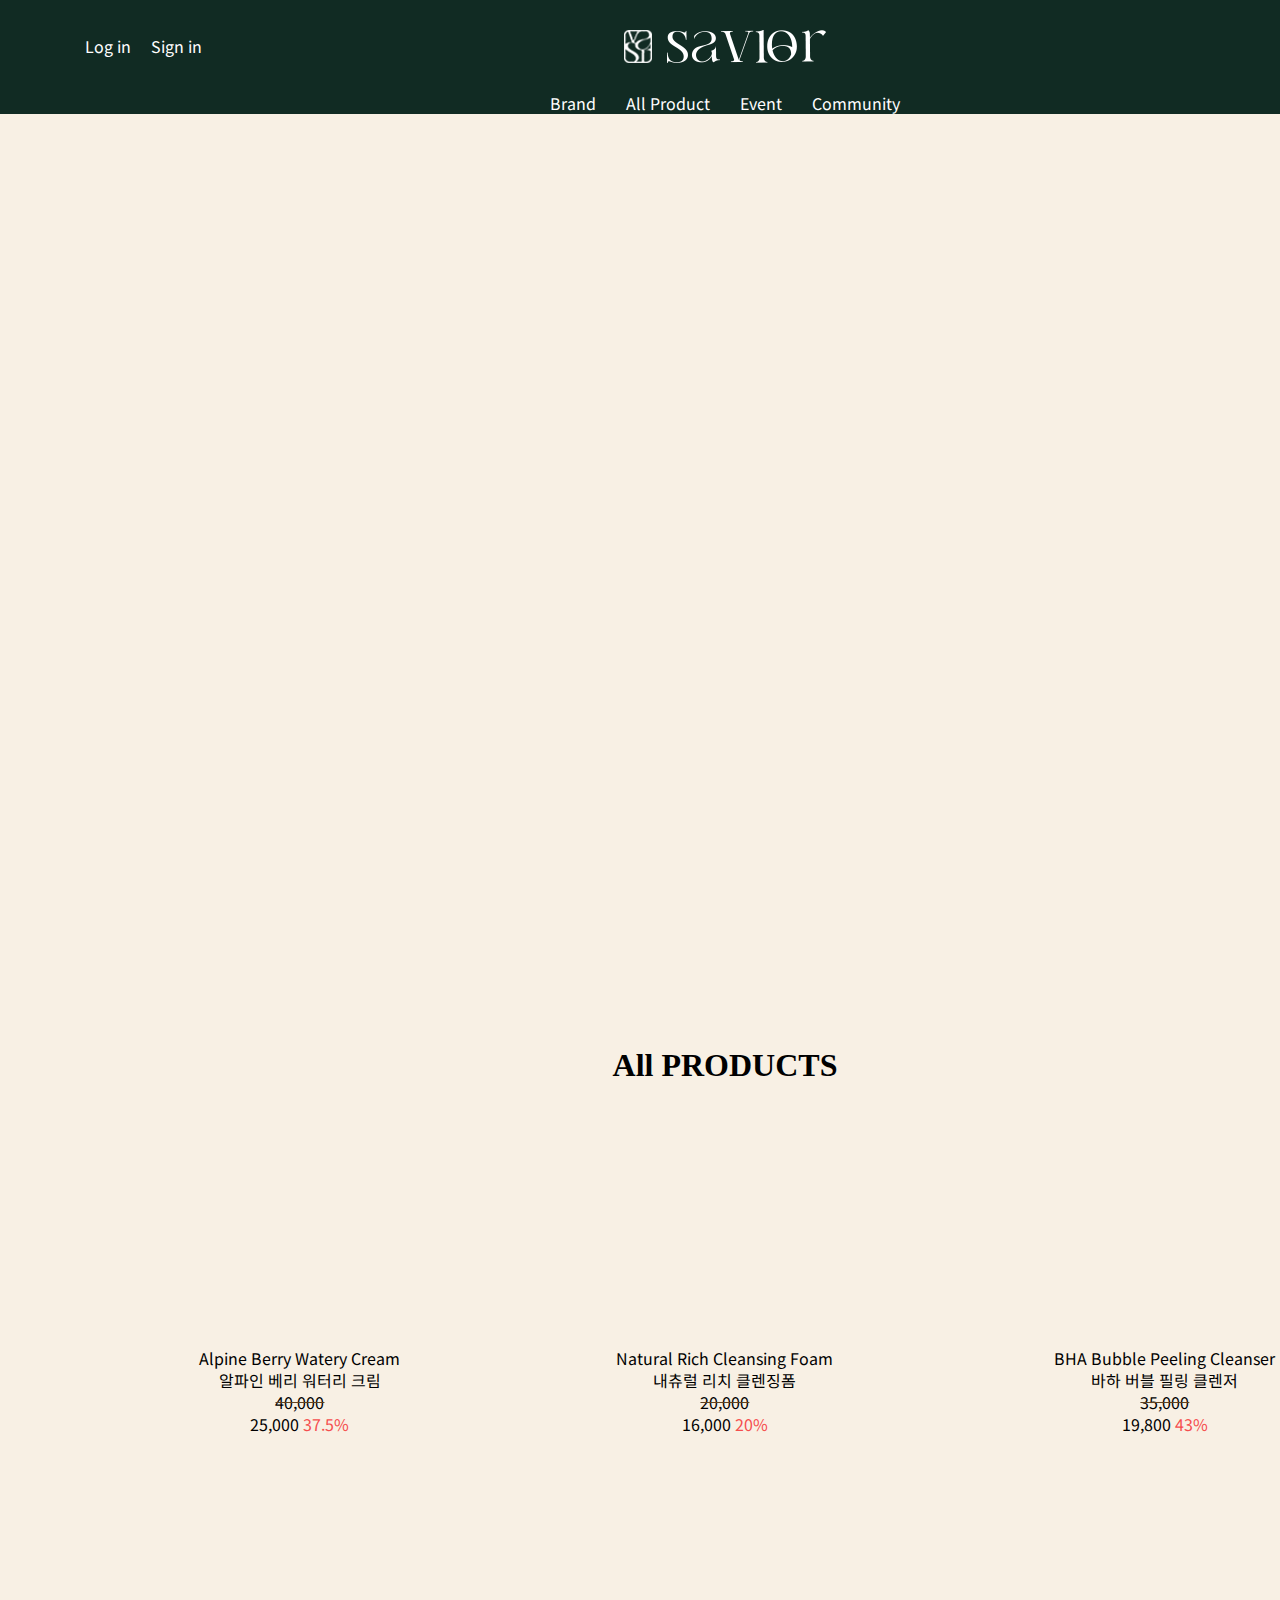
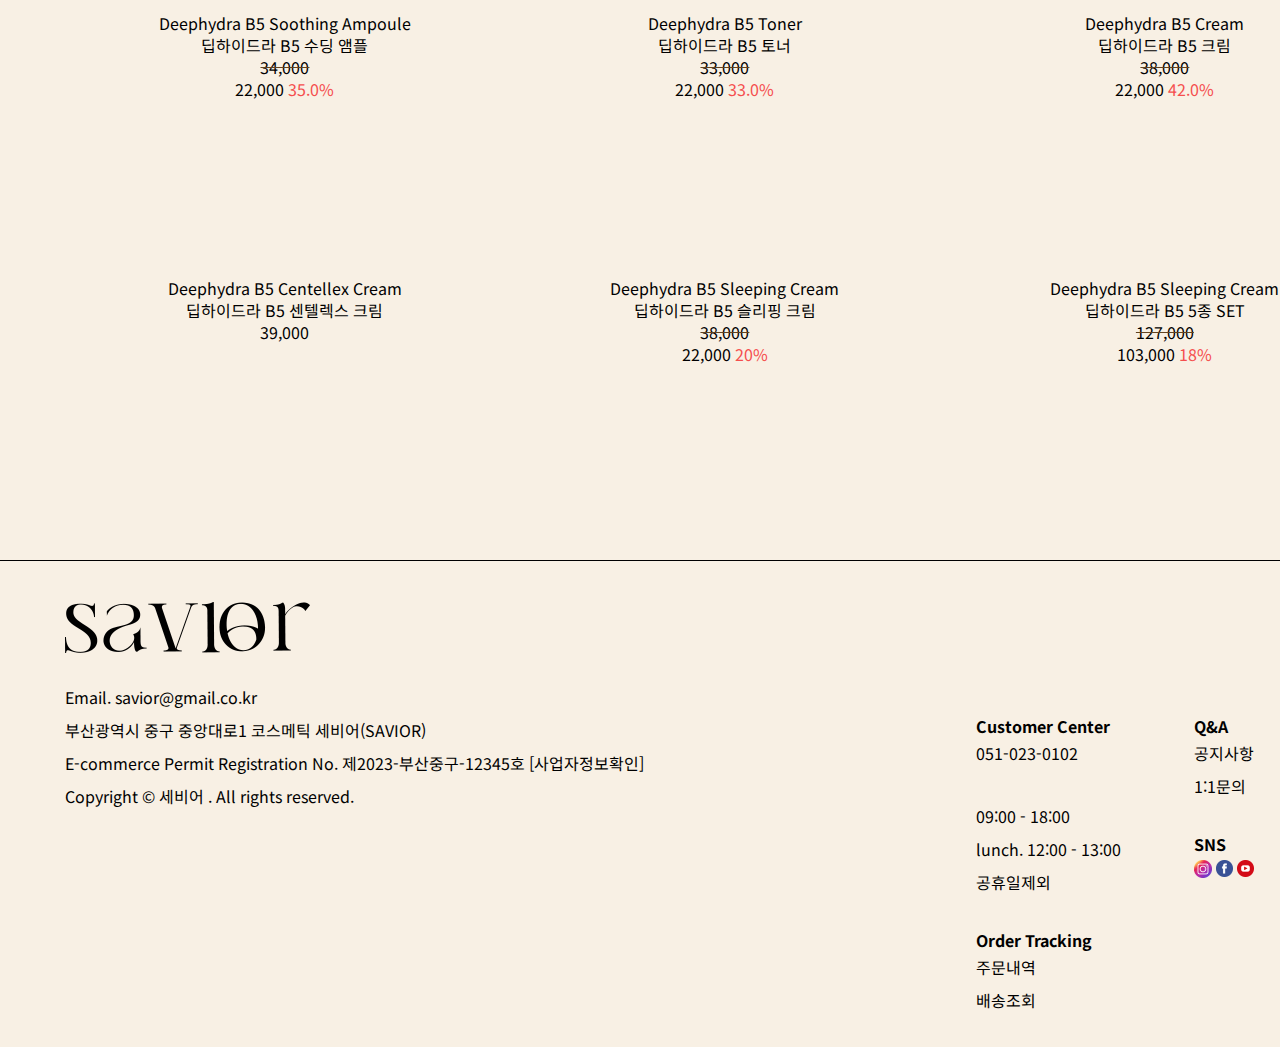
==== allproduct.html @ 891a9ca2 "Add files via upload" ====
<!DOCTYPE html>
<html lang="ko">

<head>
    <meta charset="UTF-8">
    <link rel="shortcut icon" href="./fabicon/favicon.ico" <meta http-equiv="X-UA-Compatible" content="IE=edge">
    <meta name="viewport" content="width=1450">
    <title>세비어｜전체 제품</title>
    <link rel="stylesheet" href="./allproduct.css">
    <link rel="preconnect" href="https://fonts.googleapis.com">
    <link rel="preconnect" href="https://fonts.gstatic.com" crossorigin>
    <link href="https://fonts.googleapis.com/css2?family=Noto+Sans+KR:wght@100;300;400;500;700;900&display=swap"
        rel="stylesheet">
    <link rel="stylesheet" href="/font/NT_Josefine_only_personal_use.eot">
    <link rel="stylesheet" href="./font/NT_Josefine_only_personal_use.woff">
    <link rel="stylesheet" href="./font/AUBREY1__.eot">
    <link rel="stylesheet" href="./font/AUBREY1__.woff">
</head>

<body>
    <div id="header">
        <div id="header_inner">
            <ul class="login">
                <li><a href="#">Log in</a></li>
                <li><a href="#">Sign in</a></li>
            </ul>
            <h1 class="logo"><a href="./index.html"><img src="./mainbanner_image/logoc.png" alt="로고"></a></h1>
            <a href="#"><img src="./mainbanner_image/market.png" 장바구니"></a>
        </div>
        <!--header_inner-->
        <ul class="menu">
            <li><a href="./brand.html">Brand</a></li>
            <li><a href="./allproduct.html">All Product</a></li>
            <li><a href="./event.html">Event</a></li>
            <li><a href="./community.html">Community</a></li>
        </ul>
    </div>
    <!--header end-->
    <div class="mainbanner">
        <h1><img src="./AllPRODUCT_image/text.png" alt=""></h1>
    </div>

    <div class="allproduct">
        <h1>All PRODUCTS</h1>
    </div>
    <div class="allproduct_inner">
        <ul>
            <li> <img src="./AllPRODUCT_image/product1.png" alt="">
                <div class="txt">
                    <p>Alpine Berry Watery Cream
                        <br>알파인 베리 워터리 크림
                    </p>
                    <p class="sale">40,000</p>
                    <p>25,000 <span>37.5%</span></p>
                </div>

            </li>
            <li><img src="./AllPRODUCT_image/product2.png" alt="">
                <p>Natural Rich Cleansing Foam<br>
                    내츄럴 리치 클렌징폼
                </p>
                <p class="sale">20,000</p>
                <p>16,000 <span>20%</span></p>
            </li>
            <li><img src="./AllPRODUCT_image/product3.png" alt="">
                <p>BHA Bubble Peeling Cleanser<br>
                    바하 버블 필링 클렌저 </p>
                <p class="sale">35,000</p>
                <p>19,800 <span>43%</span></p>
            </li>
        </ul>
        <ul>
            <li><img src="./AllPRODUCT_image/product4.png" alt="">
                <p>Deephydra B5 Soothing Ampoule<br>딥하이드라 B5 수딩 앰플</p>
                <p class="sale">34,000</p>
                <p>22,000 <span>35.0%</span></p>
            </li>
            <li><img src="./AllPRODUCT_image/product5.png" alt="">
                <p>Deephydra B5 Toner<br>
                    딥하이드라 B5 토너</p>
                <p class="sale">33,000</p>
                <p>22,000 <span>33.0%</span></p>
            </li>
            <li><img src="./AllPRODUCT_image/product6.png" alt="">
                <p>Deephydra B5 Cream<br>딥하이드라 B5 크림</p>
                <p class="sale">38,000</p>
                <p>22,000 <span>42.0%</span></p>
            </li>
        </ul>
        <ul>
            <li><img src="./AllPRODUCT_image/product7.png" alt="">
                <p>Deephydra B5 Centellex Cream<br>딥하이드라 B5 센텔렉스 크림</p>
                <p>39,000</p>
            </li>
            <li><img src="./AllPRODUCT_image/product8.png" alt="">
                <p>Deephydra B5 Sleeping Cream<br>딥하이드라 B5 슬리핑 크림</p>
                <p class="sale">38,000</p>
                <p>22,000 <span>20%</span></p>
            </li>
            <li><img src="./AllPRODUCT_image/product9.png" alt="">
                <p>Deephydra B5 Sleeping Cream<br>딥하이드라 B5 5종 SET</p>
                <p class="sale">127,000</p>
                <p>103,000 <span>18%</span></p>
            </li>
        </ul>
    </div>
    <!--푸터-->
    <div id="line">
        <div id="footer">
            <div class="footer_inner1">
                <h1><img src="./mainbanner_image/savior.png" alt=""></h1>
                <p>Email. savior@gmail.co.kr<br>
                    부산광역시 중구 중앙대로1 코스메틱 세비어(SAVIOR)<br>
                    E-commerce Permit Registration No. 제2023-부산중구-12345호 [사업자정보확인]<br>
                    Copyright © 세비어 . All rights reserved.
                </p>
            </div>
            <!--푸터이너1end-->
            <div class="footer_inner2">
                <div class="inner2_1">
                    <h4>Customer Center</h4>
                    <p>
                        051-023-0102
                    </p>
                    <p>09:00 - 18:00<br>
                        lunch. 12:00 - 13:00<br>
                        공휴일제외
                    </p>
                    <h4>Order Tracking</h4>
                    <p>주문내역<br>
                        배송조회</p>
                </div>
                <!--이너2-1 end-->
                <div class="inner2_2">
                    <h4>Q&A</h4>
                    <p>공지사항<br>1:1문의</p>
                    <h4>SNS</h4>
                    <a href="#"><img src="./mainbanner_image/instagram.png" alt=""></a>
                    <a href="#"><img src="./mainbanner_image/facebook.png" alt=""></a>
                    <a href="#"><img src="./mainbanner_image/youtube.png" alt=""></a>
                </div>
            </div>
        </div>
    </div>









</body>

</html>
---- allproduct.css ----
@charset "utf-8";

* {
    margin: 0;
    padding: 0;
}

img,
video,
iframe {
    vertical-align: middle;
}

a {
    text-decoration: none;
    color: inherit;
}

ul {
    list-style: none;
}

body {
    font-size: 16px;
    color: #000;
    line-height: 22px;
    font-family: 'Noto Sans KR', sans-serif;
    background-color: #f8f0e4;
    min-width: 1450px;
}

html {
    cursor: url(./mainbanner_image/cursor.png), auto
}

#header {
    background-color: #112b23;
    color: #fff;
}

#header_inner {
    width: 1320px;
    position: relative;
    margin: 0 auto;
    display: flex;
    align-items: center;
    justify-content: space-between;
    padding: 30px 0;
    font-size: 16px;
}

/*
호버*/
#header_inner ul li a {
    position: relative;
}

#header_inner ul li a::after {
    content: "";
    background-color: #fff;
    display: block;
    height: 1px;
    width: 0%;
    position: absolute;
    bottom: 0;
    left: 0;
}

#header_inner ul li a:hover::after {
    width: 100%;
    transition: all 0.5s;
}

/*호버*/
.login {
    display: flex;
}

.logo {
    position: absolute;
    top: 30px;
    left: 50%;
    transform: translateX(-50%);
}

.login li {
    padding-left: 20px;
}

.menu {
    display: flex;
    justify-content: center;
}

.menu li {
    padding: 0 15px;
    font-size: 16px;
}

/*해더 끝*/
.mainbanner {
    margin: 0 auto;
    background-image: url(./AllPRODUCT_image/attach.jpg);
    background-attachment: fixed;
    height: 640px;
    margin-bottom: 300px;
    display: flex;
    justify-content: center;
    align-items: center;
    width: 100%;
    background-repeat: no-repeat;
    background-size: cover;
}

.allproduct {
    font-family: 'aubrey';
    text-align: center;
    padding-bottom: 94px;

}

.allproduct_inner {
    width: 1320px;
    margin: 0 auto;
    padding-bottom: 195px;
}

.txt {
    padding-left: 30px;
}


.allproduct_inner ul {
    display: flex;
    position: relative;
}

.allproduct_inner ul li {
    text-align: center;
    width: 33.33%;
    padding-top: 127px;
}

.allproduct_inner ul li img {
    padding-bottom: 50px;
}

span {
    color: #f54e4e;
}

.sale {
    text-decoration: line-through #634320;
}



/*푸터*/
#line {
    border-top: 1px solid #000;
}

#footer {
    width: 1320px;
    margin: 0 auto;
    display: flex;
    justify-content: space-between;
    font-size: 16px;
    padding-top: 41px;
}

#footer p {
    padding-bottom: 30px;
    line-height: 33px;
}

.footer_inner2 {
    display: flex;
    padding-top: 113px;
}

.footer_inner1 h1 {
    padding-bottom: 28px;
}

.inner2_1 {
    width: 218px;
}

.inner2_2 {
    width: 191px;
}
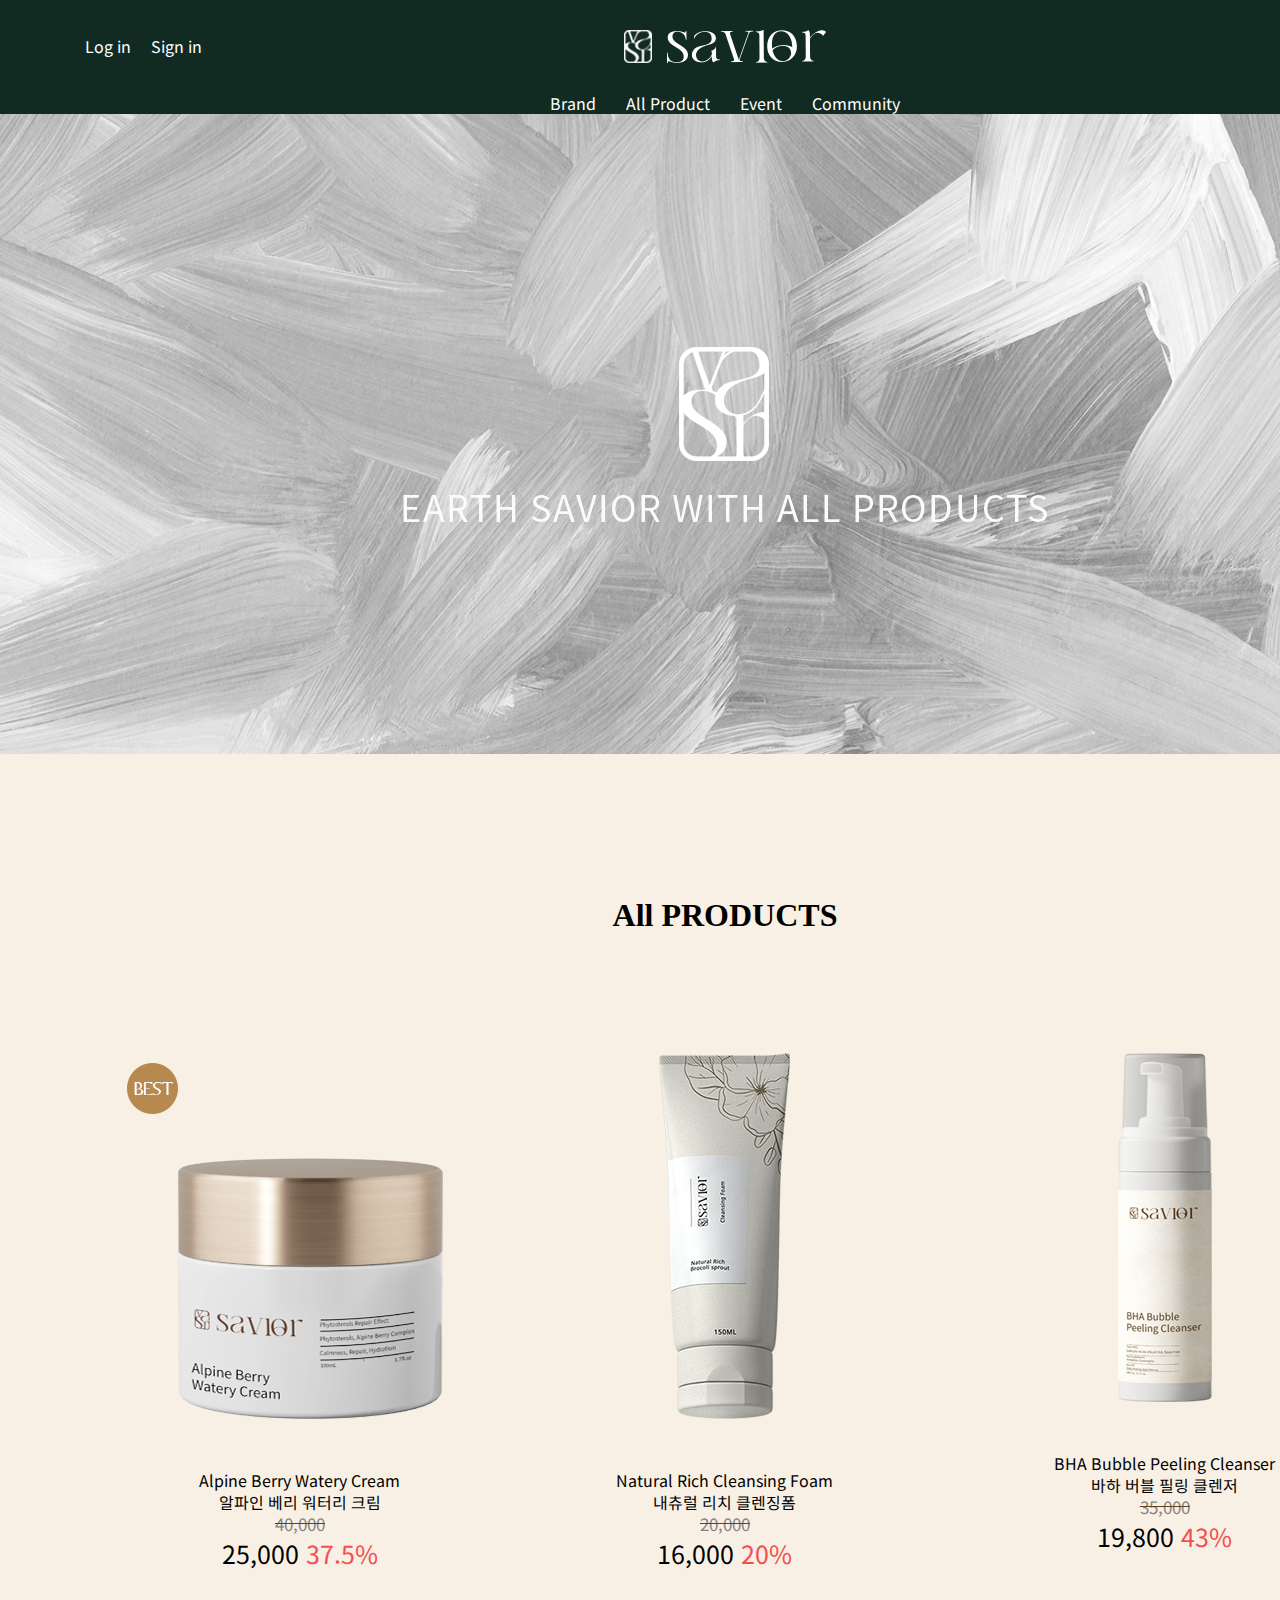
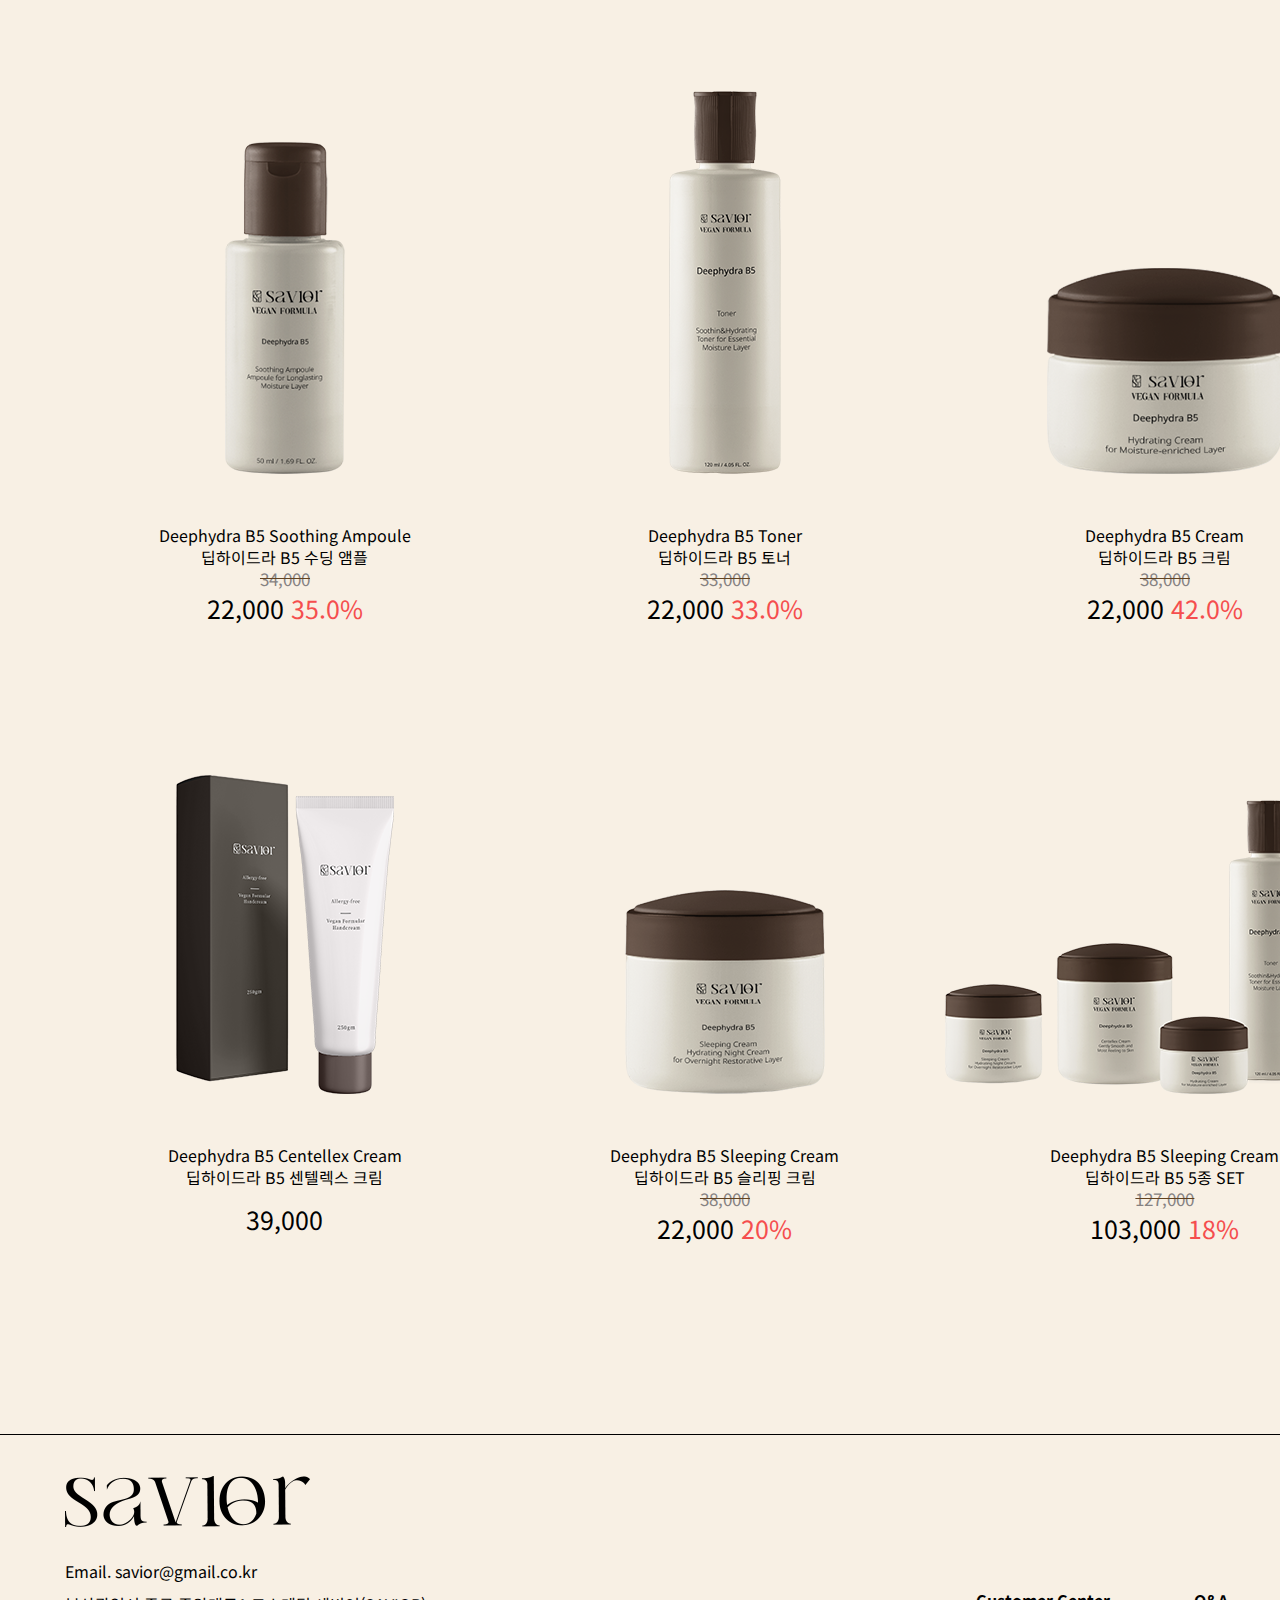
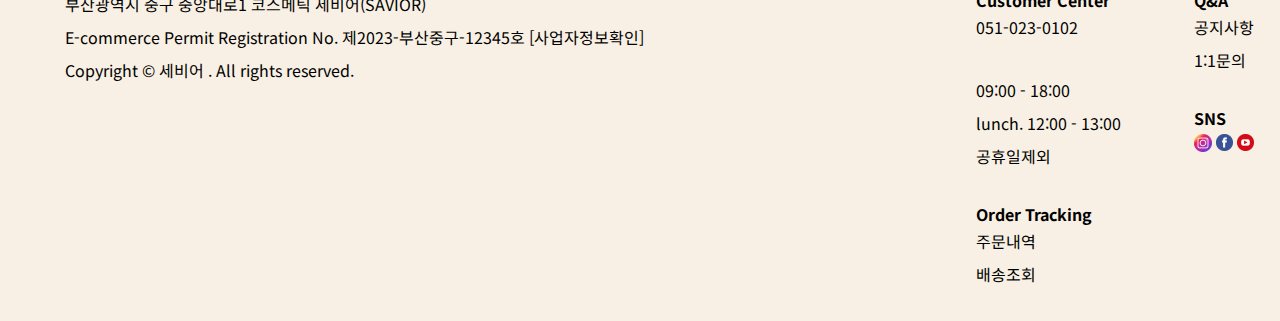
==== commit 4826d25e: "Add files via upload" ====
--- a/allproduct.html
+++ b/allproduct.html
@@ -51,7 +51,7 @@
                         <br>알파인 베리 워터리 크림
                     </p>
                     <p class="sale">40,000</p>
-                    <p>25,000 <span>37.5%</span></p>
+                    <p class="big">25,000 <span>37.5%</span></p>
                 </div>
 
             </li>
@@ -60,47 +60,47 @@
                     내츄럴 리치 클렌징폼
                 </p>
                 <p class="sale">20,000</p>
-                <p>16,000 <span>20%</span></p>
+                <p class="big">16,000 <span>20%</span></p>
             </li>
             <li><img src="./AllPRODUCT_image/product3.png" alt="">
                 <p>BHA Bubble Peeling Cleanser<br>
                     바하 버블 필링 클렌저 </p>
                 <p class="sale">35,000</p>
-                <p>19,800 <span>43%</span></p>
+                <p class="big">19,800 <span>43%</span></p>
             </li>
         </ul>
         <ul>
             <li><img src="./AllPRODUCT_image/product4.png" alt="">
                 <p>Deephydra B5 Soothing Ampoule<br>딥하이드라 B5 수딩 앰플</p>
                 <p class="sale">34,000</p>
-                <p>22,000 <span>35.0%</span></p>
+                <p class="big">22,000 <span>35.0%</span></p>
             </li>
             <li><img src="./AllPRODUCT_image/product5.png" alt="">
                 <p>Deephydra B5 Toner<br>
                     딥하이드라 B5 토너</p>
                 <p class="sale">33,000</p>
-                <p>22,000 <span>33.0%</span></p>
+                <p class="big">22,000 <span>33.0%</span></p>
             </li>
             <li><img src="./AllPRODUCT_image/product6.png" alt="">
                 <p>Deephydra B5 Cream<br>딥하이드라 B5 크림</p>
                 <p class="sale">38,000</p>
-                <p>22,000 <span>42.0%</span></p>
+                <p class="big">22,000 <span>42.0%</span></p>
             </li>
         </ul>
         <ul>
             <li><img src="./AllPRODUCT_image/product7.png" alt="">
                 <p>Deephydra B5 Centellex Cream<br>딥하이드라 B5 센텔렉스 크림</p>
-                <p>39,000</p>
+                <p class="solo">39,000</p>
             </li>
             <li><img src="./AllPRODUCT_image/product8.png" alt="">
                 <p>Deephydra B5 Sleeping Cream<br>딥하이드라 B5 슬리핑 크림</p>
                 <p class="sale">38,000</p>
-                <p>22,000 <span>20%</span></p>
+                <p class="big">22,000 <span>20%</span></p>
             </li>
             <li><img src="./AllPRODUCT_image/product9.png" alt="">
                 <p>Deephydra B5 Sleeping Cream<br>딥하이드라 B5 5종 SET</p>
                 <p class="sale">127,000</p>
-                <p>103,000 <span>18%</span></p>
+                <p class="big">103,000 <span>18%</span></p>
             </li>
         </ul>
     </div>
--- a/allproduct.css
+++ b/allproduct.css
@@ -103,7 +103,7 @@
     background-image: url(./AllPRODUCT_image/attach.jpg);
     background-attachment: fixed;
     height: 640px;
-    margin-bottom: 300px;
+    margin-bottom: 150px;
     display: flex;
     justify-content: center;
     align-items: center;
@@ -115,8 +115,6 @@
 .allproduct {
     font-family: 'aubrey';
     text-align: center;
-    padding-bottom: 94px;
-
 }
 
 .allproduct_inner {
@@ -151,6 +149,18 @@
 
 .sale {
     text-decoration: line-through #634320;
+    padding-bottom: 7px;
+    font-size: 17px;
+    color: rgb(134, 130, 130);
+}
+
+.big {
+    font-size: 25px;
+}
+
+.solo {
+    font-size: 25px;
+    padding-top: 20px;
 }
 
 
